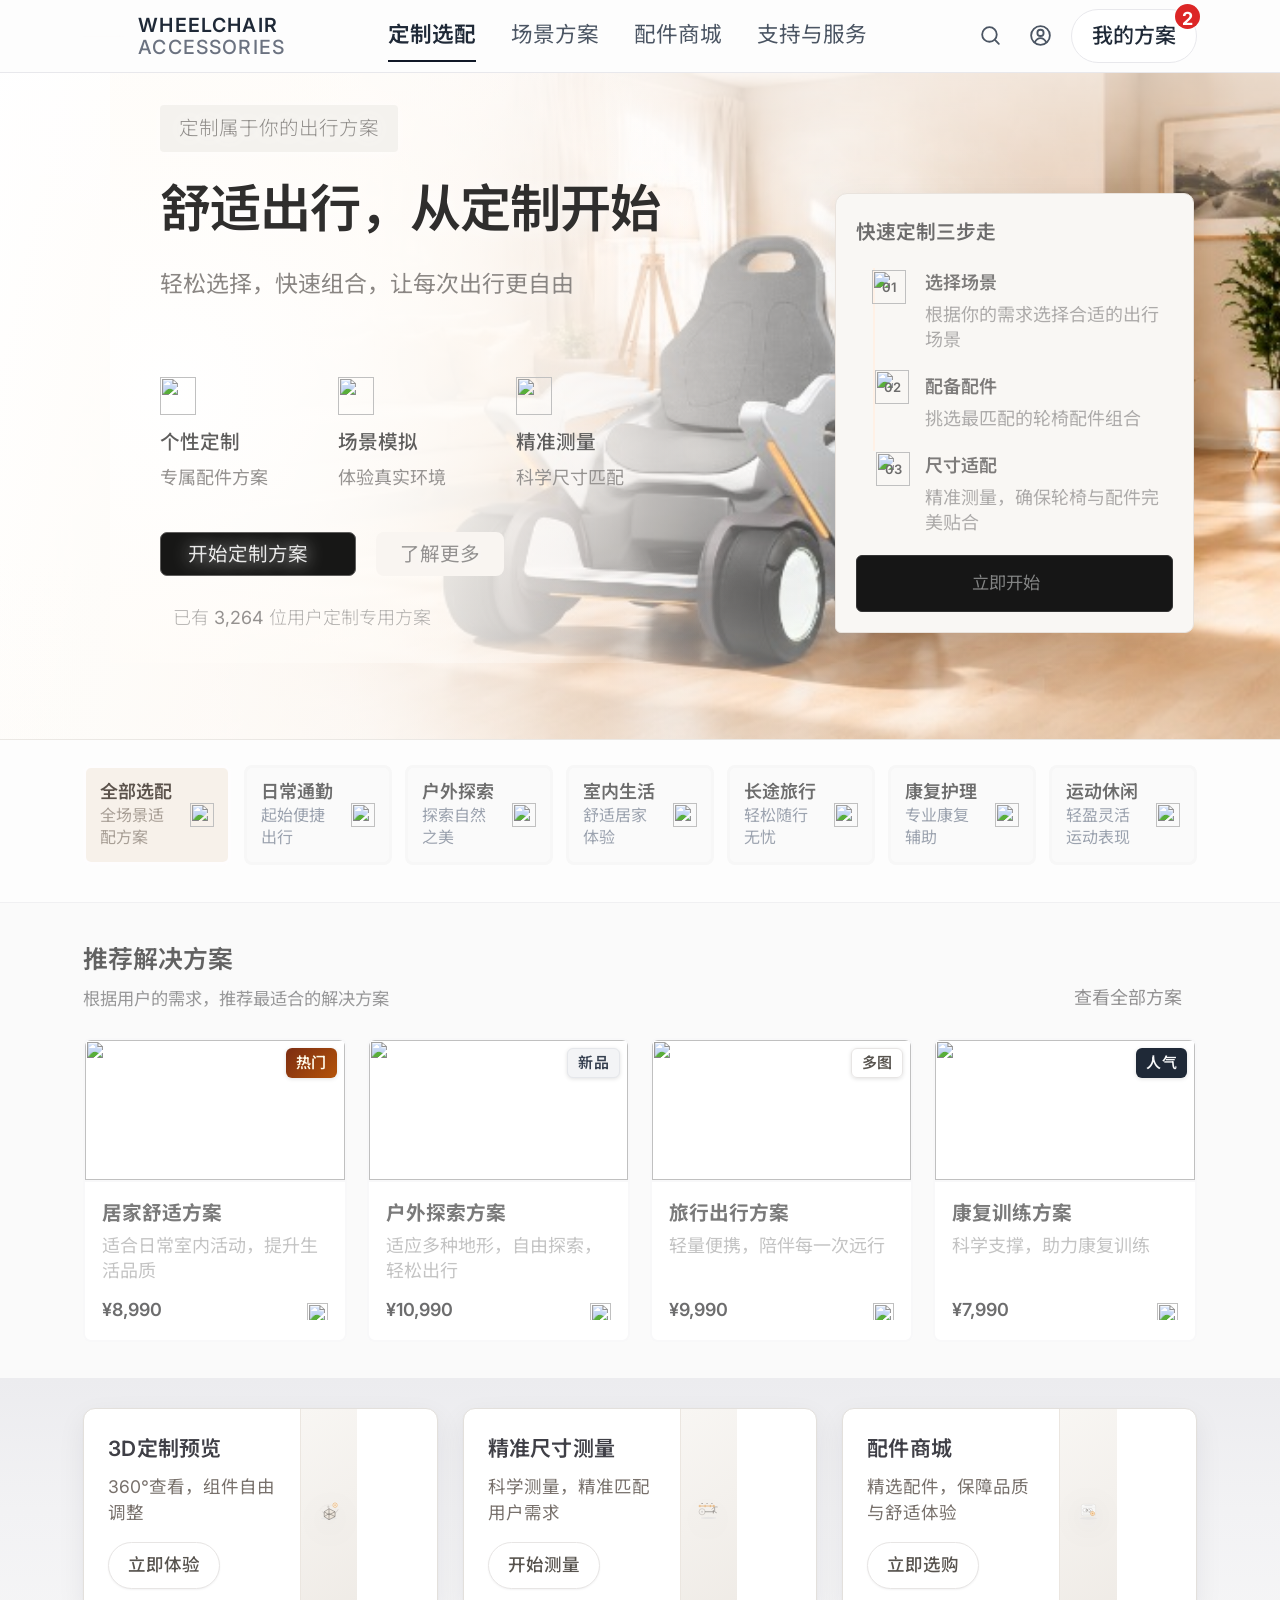
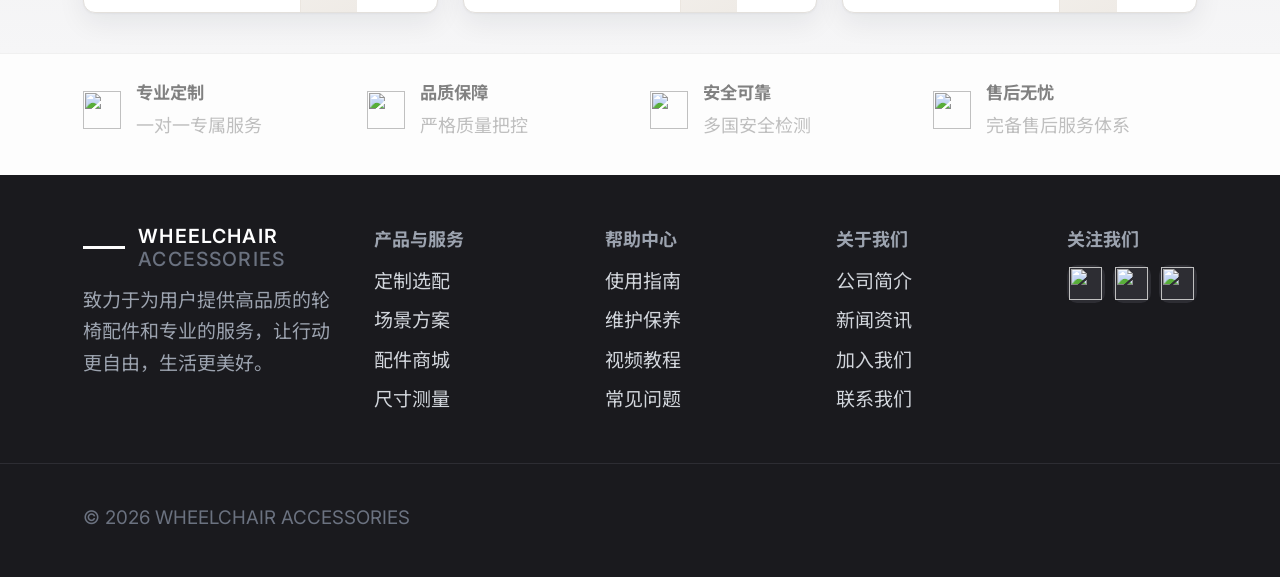
==== index.html @ f6cec8c5 "Add files via upload" ====
<!DOCTYPE html>
<html lang="zh-CN">
  <head>
    <meta charset="UTF-8" />
    <meta name="viewport" content="width=device-width, initial-scale=1.0" />
    <title>WHEELCHAIR ACCESSORIES · 轮椅配件定制</title>
    <link rel="preconnect" href="https://fonts.googleapis.com" />
    <link rel="preconnect" href="https://fonts.gstatic.com" crossorigin />
    <link
      href="https://fonts.googleapis.com/css2?family=Inter:wght@400;500;600;700&family=Noto+Sans+SC:wght@400;500;600;700&display=swap"
      rel="stylesheet"
    />
    <link rel="stylesheet" href="./styles.css" />
    <link rel="stylesheet" href="./home.css" />
  </head>
  <body class="layout-stacked page-home">
    <header class="site-header">
      <div class="band-inner header-inner">
        <a href="./index.html" class="brand" aria-label="首页">
          <span class="brand-mark brand-mark--logo" aria-hidden="true">
            <img src="./assets/logo.png" alt="WHEELCHAIR ACCESSORIES" width="42" height="42" decoding="async" />
          </span>
          <span class="brand-text">
            <span class="brand-line">WHEELCHAIR</span>
            <span class="brand-line muted">ACCESSORIES</span>
          </span>
        </a>
        <button type="button" class="nav-toggle" id="navToggle" aria-expanded="false" aria-controls="siteNav">
          <span></span><span></span><span></span>
        </button>
        <nav class="site-nav" id="siteNav" aria-label="主导航">
          <a href="./index.html" class="is-active" aria-current="page">定制选配</a>
          <a href="./customize.html#3d">场景方案</a>
          <a href="./mall.html">配件商城</a>
          <a href="./support.html">支持与服务</a>
        </nav>
        <div class="header-actions">
          <button type="button" class="icon-btn" aria-label="搜索">
            <svg class="nav-header-ico" xmlns="http://www.w3.org/2000/svg" width="20" height="20" viewBox="0 0 24 24" fill="none" stroke="currentColor" stroke-width="1.75" stroke-linecap="round" aria-hidden="true">
              <circle cx="11" cy="11" r="7" />
              <path d="M20 20l-3.5-3.5" />
            </svg>
          </button>
          <button type="button" class="icon-btn" aria-label="账户">
            <svg class="nav-header-ico nav-header-ico--user" xmlns="http://www.w3.org/2000/svg" width="20" height="20" viewBox="0 0 24 24" fill="none" stroke="currentColor" stroke-width="1.75" stroke-linecap="round" stroke-linejoin="round" aria-hidden="true">
              <circle cx="12" cy="12" r="9" />
              <circle cx="12" cy="9.5" r="3" />
              <path d="M6.5 18.5c1.4-2.8 3.4-4 5.5-4s4.1 1.2 5.5 4" />
            </svg>
          </button>
          <a class="btn-plan" href="./customize.html">
            我的方案
            <span class="badge">2</span>
          </a>
        </div>
      </div>
    </header>

    <main class="site-main">
      <section class="band home-hero" aria-label="首屏">
        <div class="home-hero__bg" aria-hidden="true">
          <img alt="" width="1024" height="361" src="./assets/hero.png" data-home-a="heroBg" decoding="async" fetchpriority="high" />
        </div>
        <div class="home-hero__shade" aria-hidden="true"></div>
        <div class="band-inner home-hero__inner">
          <div class="home-hero__main">
            <header class="home-hero__intro">
              <p class="home-hero__kicker">定制属于你的出行方案</p>
              <h1 class="home-hero__title">舒适出行，从定制开始</h1>
              <p class="home-hero__lead">轻松选择，快速组合，让每次出行更自由</p>
            </header>
            <ul class="home-hero__features" aria-label="核心能力">
              <li>
                <span class="home-hero__feat-icon">
                  <img alt="" width="32" height="32" data-home-a="featIcon1" decoding="async" />
                </span>
                <span class="home-hero__feat-text">
                  <strong>个性定制</strong>
                  <span>专属配件方案</span>
                </span>
              </li>
              <li>
                <span class="home-hero__feat-icon">
                  <img alt="" width="32" height="32" data-home-a="featIcon2" decoding="async" />
                </span>
                <span class="home-hero__feat-text">
                  <strong>场景模拟</strong>
                  <span>体验真实环境</span>
                </span>
              </li>
              <li>
                <span class="home-hero__feat-icon">
                  <img alt="" width="32" height="32" data-home-a="featIcon3" decoding="async" />
                </span>
                <span class="home-hero__feat-text">
                  <strong>精准测量</strong>
                  <span>科学尺寸匹配</span>
                </span>
              </li>
            </ul>
            <div class="home-hero__foot">
              <div class="home-hero__actions">
                <a class="btn-home-primary" href="./customize.html#3d">
                  开始定制方案
                  <img alt="" width="11" height="9" data-home-a="ctaArrow" decoding="async" />
                </a>
                <a class="btn-home-ghost" href="./customize.html">了解更多</a>
              </div>
              <p class="home-hero__social">
                <img alt="" height="20" data-home-a="socialAvatars" decoding="async" />
                <span>已有 <em>3,264</em> 位用户定制专用方案</span>
              </p>
            </div>
          </div>
          <aside class="home-steps" aria-label="快速定制三步走">
            <h3>快速定制三步走</h3>
            <ol>
              <li>
                <span class="step-num" aria-hidden="true"><img alt="" data-home-a="stepNum" decoding="async" /><span>01</span></span>
                <span class="step-title">选择场景</span>
                <span class="step-desc">根据你的需求选择合适的出行场景</span>
              </li>
              <li>
                <span class="step-num" aria-hidden="true"><img alt="" data-home-a="stepNum" decoding="async" /><span>02</span></span>
                <span class="step-title">配备配件</span>
                <span class="step-desc">挑选最匹配的轮椅配件组合</span>
              </li>
              <li>
                <span class="step-num" aria-hidden="true"><img alt="" data-home-a="stepNum" decoding="async" /><span>03</span></span>
                <span class="step-title">尺寸适配</span>
                <span class="step-desc">精准测量，确保轮椅与配件完美贴合</span>
              </li>
            </ol>
            <a class="btn-step-start" href="./customize.html#3d">
              立即开始
              <img alt="" width="11" height="9" data-home-a="ctaArrow" decoding="async" />
            </a>
          </aside>
        </div>
      </section>

      <section class="band home-scenes" aria-label="场景分类">
        <div class="band-inner">
          <div class="home-scenes__scroll" id="homeSceneScroll" role="tablist"></div>
        </div>
      </section>

      <section class="band home-solutions" aria-label="推荐解决方案">
        <div class="band-inner">
          <header class="home-section-head">
            <div>
              <h2>推荐解决方案</h2>
              <p>根据用户的需求，推荐最适合的解决方案</p>
            </div>
            <a href="./customize.html#3d">
              查看全部方案
              <img alt="" width="10" height="8" data-home-a="ctaArrow" decoding="async" />
            </a>
          </header>
          <div class="home-sol-grid" id="homeSolGrid"></div>
        </div>
      </section>

      <section class="band home-features" aria-label="功能入口">
        <div class="band-inner">
          <div class="home-feat-grid" id="homeFeatGrid"></div>
        </div>
      </section>

      <section class="band home-trust" aria-label="服务承诺">
        <div class="band-inner home-trust-grid">
          <div class="home-trust-item">
            <img alt="" width="38" height="38" data-home-a="trust1" decoding="async" />
            <div>
              <strong>专业定制</strong>
              <span>一对一专属服务</span>
            </div>
          </div>
          <div class="home-trust-item">
            <img alt="" width="38" height="38" data-home-a="trust2" decoding="async" />
            <div>
              <strong>品质保障</strong>
              <span>严格质量把控</span>
            </div>
          </div>
          <div class="home-trust-item">
            <img alt="" width="38" height="38" data-home-a="trust3" decoding="async" />
            <div>
              <strong>安全可靠</strong>
              <span>多国安全检测</span>
            </div>
          </div>
          <div class="home-trust-item">
            <img alt="" width="38" height="38" data-home-a="trust4" decoding="async" />
            <div>
              <strong>售后无忧</strong>
              <span>完备售后服务体系</span>
            </div>
          </div>
        </div>
      </section>
    </main>

    <footer class="site-footer">
      <div class="band-inner footer-grid">
        <div>
          <div class="brand">
            <span class="brand-mark brand-mark--logo" aria-hidden="true">
              <img src="./assets/logo.png" alt="" width="34" height="34" decoding="async" />
            </span>
            <span class="brand-text">
              <span class="brand-line" style="color: #fff">WHEELCHAIR</span>
              <span class="brand-line muted">ACCESSORIES</span>
            </span>
          </div>
          <p style="margin: 0.75rem 0 0; color: #9ca3af; font-size: 0.95rem; max-width: 36ch">
            致力于为用户提供高品质的轮椅配件和专业的服务，让行动更自由，生活更美好。
          </p>
        </div>
        <div class="footer-col">
          <h4>产品与服务</h4>
          <ul>
            <li><a href="./index.html">定制选配</a></li>
            <li><a href="./customize.html#3d">场景方案</a></li>
            <li><a href="./mall.html">配件商城</a></li>
            <li><a href="./support.html">尺寸测量</a></li>
          </ul>
        </div>
        <div class="footer-col">
          <h4>帮助中心</h4>
          <ul>
            <li><a href="./support.html">使用指南</a></li>
            <li><a href="#">维护保养</a></li>
            <li><a href="#">视频教程</a></li>
            <li><a href="#">常见问题</a></li>
          </ul>
        </div>
        <div class="footer-col">
          <h4>关于我们</h4>
          <ul>
            <li><a href="#">公司简介</a></li>
            <li><a href="#">新闻资讯</a></li>
            <li><a href="#">加入我们</a></li>
            <li><a href="#">联系我们</a></li>
          </ul>
        </div>
        <div class="footer-social">
          <h4>关注我们</h4>
          <div class="social-icons">
            <a href="#" aria-label="微信">
              <img alt="" width="33" height="33" data-home-a="footerWx" decoding="async" />
            </a>
            <a href="#" aria-label="微博">
              <img alt="" width="33" height="33" data-home-a="footerWb" decoding="async" />
            </a>
            <a href="#" aria-label="短视频">
              <img alt="" width="33" height="33" data-home-a="footerDy" decoding="async" />
            </a>
          </div>
        </div>
      </div>
      <div class="band-inner footer-bottom">
        <p>© <span id="y"></span> WHEELCHAIR ACCESSORIES</p>
      </div>
    </footer>

    <div class="toast" id="toast" hidden role="status"></div>
    <script src="./figma-home-data.js"></script>
    <script src="./app.js"></script>
  </body>
</html>
---- styles.css ----
:root {
  --bg: #fdfdfd;
  --surface: #ffffff;
  --muted: #6b7280;
  --text: #1f2937;
  --text-soft: #4b5563;
  --border: #e8e8ec;
  --bar-bg: #f4f4f6;
  --accent: #ea580c;
  --radius: 12px;
  --radius-sm: 8px;
  --header-h: 72px;
  /* 全站文字/模块左右留白；大图可用 .u-bleed-x 铺满 */
  --page-gutter: clamp(1.5rem, 6.5vw, 5.5rem);
  /* 全站字号基准（默认 16px × 1.25 = 20px） */
  --text-scale: 1.25;
  font-family: "Inter", "Noto Sans SC", system-ui, sans-serif;
}

*,
*::before,
*::after {
  box-sizing: border-box;
}

html {
  scroll-behavior: smooth;
  height: 100%;
  font-size: calc(16px * var(--text-scale));
}

body {
  margin: 0;
  background: var(--bg);
  color: var(--text);
  font-size: 1.08rem;
  line-height: 1.65;
  min-height: 100dvh;
  width: 100%;
  overflow-x: hidden;
}

/* 全屏纵向布局：页脚贴底，主区占满剩余高度 */
body.layout-stacked {
  display: flex;
  flex-direction: column;
}

body.layout-stacked .site-main {
  flex: 1;
  display: flex;
  flex-direction: column;
  min-height: 0;
  width: 100%;
}

/* 首页主内容随页面自然增高滚动，不把剩余视口强行撑开 */
body.page-home .site-main {
  flex: 0 0 auto;
  min-height: 0;
}

img {
  max-width: 100%;
  display: block;
}

a {
  color: inherit;
  text-decoration: none;
}

button {
  font: inherit;
  cursor: pointer;
}

.sr-only {
  position: absolute;
  width: 1px;
  height: 1px;
  padding: 0;
  margin: -1px;
  overflow: hidden;
  clip: rect(0, 0, 0, 0);
  white-space: nowrap;
  border: 0;
}

/* 全宽模块：横向占满浏览器宽度（无 max-width 拦腰） */
.band {
  width: 100%;
  margin: 0;
  padding: 0;
  box-sizing: border-box;
}

.band-inner {
  width: 100%;
  max-width: none;
  margin: 0;
  padding-inline: var(--page-gutter);
  box-sizing: border-box;
}

/* 在 band-inner 内让图片/画布横向铺满（文字仍保留 gutter） */
.u-bleed-x {
  margin-inline: calc(-1 * var(--page-gutter));
  width: calc(100% + 2 * var(--page-gutter));
  max-width: none;
  box-sizing: border-box;
}

/* 铺满视口宽度（Hero 背景等，放在 .band 下而非 .band-inner 内更佳） */
.u-bleed-viewport {
  position: relative;
  left: 50%;
  right: 50%;
  width: 100vw;
  max-width: 100vw;
  margin-left: -50vw;
  margin-right: -50vw;
}

/* 旧版居中容器（若仍有引用） */
.container {
  width: 100%;
  max-width: 1320px;
  margin-inline: auto;
  padding-inline: var(--page-gutter);
}

/* 统一图标尺寸与描边 */
.icon-svg {
  width: 1.25rem;
  height: 1.25rem;
  flex-shrink: 0;
  display: block;
}

.icon-svg--sm {
  width: 1.05rem;
  height: 1.05rem;
}

.icon-svg--lg {
  width: 1.4rem;
  height: 1.4rem;
}

.icon-btn .icon-svg {
  width: 1.35rem;
  height: 1.35rem;
}

/* 顶栏搜索 / 账户图标（内联 SVG） */
.nav-header-ico {
  width: 1.25rem;
  height: 1.25rem;
  display: block;
  flex-shrink: 0;
}

.nav-header-ico--user {
  width: 1.35rem;
  height: 1.35rem;
}

/* Header */
.site-header {
  position: sticky;
  top: 0;
  z-index: 60;
  width: 100%;
  background: rgba(253, 253, 253, 0.94);
  backdrop-filter: blur(10px);
  border-bottom: 1px solid var(--border);
}

.header-inner {
  display: flex;
  align-items: center;
  justify-content: space-between;
  gap: 1rem;
  min-height: var(--header-h);
}

.brand {
  display: flex;
  align-items: center;
  gap: 0.65rem;
}

.brand-mark {
  width: 42px;
  height: 42px;
  border-radius: 10px;
  background: linear-gradient(135deg, #111827, #374151);
  color: #fff;
  display: grid;
  place-items: center;
  flex-shrink: 0;
}

.brand-mark--logo {
  background: transparent;
  padding: 0;
  overflow: hidden;
}

.brand-mark--logo img {
  width: 100%;
  height: 100%;
  object-fit: contain;
  display: block;
}

.brand-mark .icon-svg {
  width: 1.35rem;
  height: 1.35rem;
}

.brand-text {
  display: flex;
  flex-direction: column;
  line-height: 1.15;
}

.brand-line {
  font-size: 0.975rem;
  font-weight: 600;
  letter-spacing: 0.06em;
}

.brand-line.muted {
  color: var(--muted);
  font-weight: 500;
}

.site-nav {
  display: flex;
  align-items: center;
  gap: 1.75rem;
}

.site-nav a {
  font-size: 1.08rem;
  color: var(--text-soft);
  padding: 0.35rem 0;
  border-bottom: 2px solid transparent;
  transition: color 0.15s, border-color 0.15s;
}

.site-nav a:hover,
.site-nav a:focus-visible {
  color: var(--text);
}

.site-nav a.is-active {
  color: var(--text);
  border-color: #111827;
  font-weight: 600;
}

.header-actions {
  display: flex;
  align-items: center;
  gap: 0.5rem;
}

.icon-btn {
  width: 40px;
  height: 40px;
  border: none;
  border-radius: 10px;
  background: transparent;
  color: var(--text-soft);
  display: grid;
  place-items: center;
}

.icon-btn:hover {
  background: var(--bar-bg);
  color: var(--text);
}

.btn-plan {
  position: relative;
  border: 1px solid var(--border);
  background: var(--surface);
  border-radius: 999px;
  padding: 0.45rem 1rem;
  font-size: 1.05rem;
  font-weight: 500;
  display: inline-flex;
  align-items: center;
  color: inherit;
}

.badge {
  position: absolute;
  top: -6px;
  right: -4px;
  min-width: 1.25rem;
  height: 1.25rem;
  padding: 0 4px;
  border-radius: 999px;
  background: #dc2626;
  color: #fff;
  font-size: 0.9rem;
  font-weight: 700;
  display: grid;
  place-items: center;
}

.nav-toggle {
  display: none;
  flex-direction: column;
  gap: 5px;
  background: none;
  border: none;
  padding: 0.5rem;
}

.nav-toggle span {
  display: block;
  width: 22px;
  height: 2px;
  background: var(--text);
}

@media (max-width: 720px) {
  .nav-toggle {
    display: flex;
  }

  .site-nav {
    position: fixed;
    inset: var(--header-h) 0 auto 0;
    background: var(--surface);
    flex-direction: column;
    padding: 1rem;
    border-bottom: 1px solid var(--border);
    transform: translateY(-120%);
    opacity: 0;
    pointer-events: none;
    transition: transform 0.2s, opacity 0.2s;
  }

  .site-nav.is-open {
    transform: translateY(0);
    opacity: 1;
    pointer-events: auto;
  }
}

/* Home sections (index) — 首屏一屏高 + 背景铺满宽，可向下滚动 */
.home-hero {
  width: 100%;
  min-height: calc(100dvh - var(--header-h));
  display: flex;
  flex-direction: column;
  justify-content: stretch;
  color: #fff;
  background:
    linear-gradient(180deg, rgba(15, 23, 42, 0.35) 0%, rgba(15, 23, 42, 0.25) 45%, rgba(15, 23, 42, 0.65) 100%),
    url("https://images.unsplash.com/photo-1586023492125-27b2c045efd7?w=2400&q=85") center / cover no-repeat;
  border-bottom: 1px solid rgba(0, 0, 0, 0.2);
}

.hero-top h1 {
  color: #fff;
  text-shadow: 0 2px 24px rgba(0, 0, 0, 0.35);
}

.hero-kicker {
  color: #fdba74;
  font-weight: 600;
  margin: 0 0 0.5rem;
  font-size: 1.008rem;
}

.hero-lead {
  color: rgba(255, 255, 255, 0.88);
  max-width: 40ch;
  margin: 0;
}

.hero-layout {
  flex: 1;
  display: flex;
  flex-direction: column;
  justify-content: space-between;
  min-height: calc(100dvh - var(--header-h) - 2rem);
  padding-top: clamp(2rem, 8vh, 5rem);
  padding-bottom: clamp(2rem, 6vh, 4rem);
}

.hero-top {
  max-width: 56rem;
}

.hero-ctas {
  display: flex;
  flex-wrap: wrap;
  gap: 0.75rem;
  justify-content: flex-start;
  align-items: center;
  padding-top: clamp(1.5rem, 4vh, 2.5rem);
}

.btn-ghost-light {
  background: transparent;
  color: #fff;
  border: 1px solid rgba(255, 255, 255, 0.85);
  box-shadow: 0 1px 0 rgba(0, 0, 0, 0.06);
}

.btn-ghost-light:hover {
  background: rgba(255, 255, 255, 0.12);
}

.btn-accent-solid {
  background: #2563eb;
  color: #fff;
  border-color: #2563eb;
}

.btn-accent-solid:hover {
  background: #1d4ed8;
  border-color: #1d4ed8;
}

.home-blocks {
  width: 100%;
  background: #f3f4f6;
  border-bottom: 1px solid var(--border);
  padding: clamp(1.75rem, 4vh, 3rem) 0 clamp(2.25rem, 5vh, 3.5rem);
}

.hero-top h1 {
  font-size: clamp(1.925rem, 4vw, 2.585rem);
  margin: 0 0 0.75rem;
}

.home-blocks .split {
  display: grid;
  grid-template-columns: repeat(auto-fit, minmax(260px, 1fr));
  gap: 1.25rem;
}

.home-card {
  background: var(--surface);
  border: 1px solid var(--border);
  border-radius: var(--radius);
  padding: 1.25rem 1.35rem;
  box-shadow: 0 4px 18px rgba(15, 23, 42, 0.04);
}

.home-card h2 {
  margin: 0 0 0.5rem;
  font-size: 1.134rem;
  display: flex;
  align-items: center;
  gap: 0.5rem;
}

.home-card p {
  margin: 0;
  color: var(--muted);
  font-size: 1.0304rem;
}

.btn {
  display: inline-flex;
  align-items: center;
  justify-content: center;
  gap: 0.35rem;
  border-radius: 999px;
  padding: 0.65rem 1.25rem;
  font-weight: 600;
  font-size: 1.008rem;
  border: 1px solid transparent;
}

.btn-primary {
  background: #111827;
  color: #fff;
}

.btn-secondary {
  background: var(--surface);
  border-color: var(--border);
}

.site-footer {
  background: #1a1a1e;
  color: #d1d5db;
  padding: 2.5rem 0 1.25rem;
  font-size: 0.9856rem;
  margin-top: auto;
  width: 100%;
}

.footer-grid {
  display: grid;
  grid-template-columns: 1.3fr repeat(3, 1fr) auto;
  gap: 1.5rem;
}

.footer-col h4,
.footer-social h4 {
  margin: 0 0 0.5rem;
  font-size: 0.9rem;
  color: #9ca3af;
  text-transform: uppercase;
}

.footer-col ul {
  list-style: none;
  padding: 0;
  margin: 0;
}

.footer-col li {
  margin-bottom: 0.35rem;
}

.footer-col a {
  color: #d1d5db;
  font-size: 0.952rem;
}

.social-icons {
  display: flex;
  gap: 0.4rem;
}

.social-icons a {
  width: 38px;
  height: 38px;
  border-radius: 10px;
  background: #2d2d33;
  display: grid;
  place-items: center;
  color: #e5e7eb;
  transition: background 0.15s, transform 0.12s;
}

.social-icons a:hover {
  background: #3f3f48;
  transform: translateY(-1px);
}

.social-icons a .icon-svg {
  width: 1.15rem;
  height: 1.15rem;
  opacity: 0.92;
}

.footer-bottom {
  margin-top: 2rem;
  padding-top: 1rem;
  border-top: 1px solid #2d2d33;
  font-size: 0.936rem;
  color: #6b7280;
}

@media (max-width: 900px) {
  .footer-grid {
    grid-template-columns: 1fr 1fr;
  }
}

.toast {
  position: fixed;
  bottom: 1.25rem;
  left: 50%;
  transform: translateX(-50%);
  background: #111827;
  color: #fff;
  padding: 0.55rem 1.1rem;
  border-radius: 999px;
  font-size: 0.9856rem;
  z-index: 200;
  box-shadow: 0 10px 30px rgba(0, 0, 0, 0.2);
}

.toast[hidden] {
  display: none;
}
---- home.css ----
/* 首页 Figma 77:48 — 全宽纵向流式布局 */

body.page-home {
  background: #fafafa;
}

body.page-home .site-main {
  flex: 0 0 auto;
}

.page-home .brand-mark--logo img {
  width: 100%;
  height: 100%;
  object-fit: contain;
}

.page-home .site-nav a.is-active {
  color: var(--text);
  font-weight: 600;
}

.page-home .header-actions .icon-btn .nav-header-ico {
  width: 1.25rem;
  height: 1.25rem;
}

/* Hero */
.home-hero {
  position: relative;
  width: 100%;
  min-height: clamp(520px, 52vw, 676px);
  color: #3d3d3c;
  overflow: hidden;
  border-bottom: 1px solid #ebe8e4;
}

/* Hero 背景图全宽铺满，不受 band-inner 留白影响 */
.home-hero__bg {
  position: absolute;
  inset: 0;
  z-index: 0;
  left: 0;
  right: 0;
  width: 100%;
}

.home-hero__bg img {
  width: 100%;
  height: 100%;
  object-fit: cover;
  object-position: 72% center;
}

.home-hero__shade {
  position: absolute;
  inset: 0;
  z-index: 1;
  pointer-events: none;
  background:
    linear-gradient(180deg, rgba(255, 255, 255, 0.55) 0%, transparent 28%, transparent 72%, rgba(253, 251, 248, 0.35) 100%),
    linear-gradient(
      102deg,
      rgba(255, 255, 255, 0.98) 0%,
      rgba(255, 253, 250, 0.94) 14%,
      rgba(255, 251, 247, 0.82) 32%,
      rgba(255, 249, 245, 0.58) 48%,
      rgba(255, 252, 250, 0.28) 62%,
      rgba(255, 255, 255, 0.08) 76%,
      transparent 88%
    );
}

.home-hero__main::before {
  content: "";
  position: absolute;
  z-index: -1;
  top: -2.5rem;
  right: -18%;
  bottom: -1.5rem;
  left: -2.5rem;
  background: radial-gradient(
    ellipse 95% 110% at 8% 55%,
    rgba(255, 255, 255, 0.94) 0%,
    rgba(255, 252, 248, 0.72) 42%,
    rgba(255, 250, 246, 0.2) 68%,
    transparent 82%
  );
  pointer-events: none;
}

.home-hero__inner {
  position: relative;
  z-index: 2;
  display: grid;
  grid-template-columns: minmax(0, 1fr) clamp(300px, 28vw, 380px);
  gap: clamp(2rem, 5vw, 3.5rem);
  align-items: end;
  align-content: end;
  min-height: clamp(520px, 52vw, 676px);
  padding-top: 2rem;
  padding-bottom: clamp(3.25rem, 9vh, 5.25rem);
}

/* 文案区：局部柔光 + 布局，渐变融合时保持字迹清晰 */
.home-hero__main {
  position: relative;
  isolation: isolate;
  display: flex;
  flex-direction: column;
  justify-content: flex-end;
  max-width: 40rem;
  margin-left: clamp(2rem, 6vw, 5.5rem);
  margin-bottom: 0.5rem;
  transform: translateY(-0.75rem);
  text-shadow: 0 1px 18px rgba(255, 255, 255, 0.85);
}

.home-hero__intro {
  margin-bottom: 1.85rem;
}

.home-hero__kicker {
  display: inline-block;
  margin: 0 0 1.15rem;
  padding: 0.45rem 0.95rem;
  background: rgba(244, 241, 237, 0.92);
  border-radius: 4px;
  font-size: 0.975rem;
  font-weight: 300;
  line-height: 1.45;
  color: #8f8c89;
  box-shadow: 0 1px 12px rgba(255, 255, 255, 0.6);
  backdrop-filter: blur(6px);
}

.home-hero__title {
  margin: 0 0 1.15rem;
  font-size: clamp(2.31rem, 4vw, 3.025rem);
  font-weight: 600;
  letter-spacing: -0.02em;
  line-height: 1.32;
  color: #2f2e2d;
}

.home-hero__lead {
  margin: 0;
  font-size: 1.1475rem;
  font-weight: 400;
  line-height: 1.72;
  color: #8a8683;
  max-width: 24em;
}

.home-hero__features {
  display: flex;
  flex-wrap: wrap;
  gap: 2.25rem 3.5rem;
  margin: 1.75rem 0 2rem;
  padding: 0;
  list-style: none;
}

.home-hero__features li {
  display: flex;
  flex-direction: column;
  align-items: flex-start;
  gap: 0.65rem;
  min-width: 5rem;
  padding: 0;
  background: none;
  border: none;
  box-shadow: none;
}

.home-hero__feat-icon {
  display: block;
  line-height: 0;
}

.home-hero__feat-icon img {
  width: 36px;
  height: 38px;
  object-fit: contain;
}

.home-hero__feat-text {
  display: flex;
  flex-direction: column;
  gap: 0.4rem;
}

.home-hero__feat-text strong {
  font-size: 0.98rem;
  font-weight: 500;
  color: #5f5e5d;
  line-height: 1.45;
}

.home-hero__feat-text > span {
  font-size: 0.9rem;
  line-height: 1.55;
  color: #969391;
}

.home-hero__foot {
  display: flex;
  flex-direction: column;
  gap: 1.35rem;
}

.home-hero__actions {
  display: flex;
  flex-wrap: wrap;
  gap: 1rem;
  align-items: center;
}

.btn-home-primary {
  display: inline-flex;
  align-items: center;
  justify-content: center;
  gap: 0.45rem;
  min-height: 44px;
  padding: 0 1.35rem;
  background: #171716;
  color: #e8e8e8;
  border: 1px solid #5f5e5d;
  border-radius: 7px;
  font-size: 0.975rem;
  font-weight: 400;
  transition: background 0.15s ease;
}

.btn-home-primary:hover {
  background: #2a2a29;
}

.btn-home-primary img {
  width: 11px;
  height: 9px;
  object-fit: contain;
  opacity: 0.9;
}

.btn-home-ghost {
  display: inline-flex;
  align-items: center;
  justify-content: center;
  min-height: 44px;
  padding: 0 1.2rem;
  background: #f9f5f1;
  color: #939190;
  border: none;
  border-radius: 8px;
  font-size: 0.975rem;
  font-weight: 400;
  transition: background 0.15s ease;
}

.btn-home-ghost:hover {
  background: #f4f0ec;
}

.home-hero__social {
  display: flex;
  align-items: center;
  gap: 0.65rem;
  margin: 0;
  padding: 0;
  border: none;
  font-size: 0.9rem;
  font-weight: 300;
  color: #afadab;
}

.home-hero__social img {
  height: 20px;
  width: auto;
  object-fit: contain;
  flex-shrink: 0;
}

.home-hero__social em {
  font-style: normal;
  font-weight: 400;
  color: #959290;
}

/* 三步卡片（与 .home-hero__inner 第二列同宽，避免说明文字过早换行） */
.home-steps {
  position: relative;
  left: -3px;
  width: 100%;
  min-width: 0;
  box-sizing: border-box;
  background: #f9f7f4;
  border: 1px solid #e9e3dd;
  border-radius: 12px 10px 9px 6px;
  padding: 1.1rem 1rem 1rem;
  align-self: end;
  justify-self: end;
  margin-bottom: 0.5rem;
  transform: translateY(-0.75rem);
  box-shadow: 0 8px 32px rgba(0, 0, 0, 0.06);
}

.home-steps h3 {
  margin: 0 0 1rem;
  font-size: 0.984rem;
  font-weight: 600;
  color: #6d6c6c;
}

.home-steps ol {
  margin: 0 0 1rem;
  padding: 0;
  list-style: none;
}

.home-steps li {
  position: relative;
  padding-left: 2.5rem;
  padding-bottom: 1rem;
  border-left: 2px solid #fff1e6;
  margin-left: 0.85rem;
}

.home-steps li:last-child {
  border-left-color: transparent;
  padding-bottom: 0;
}

.home-steps .step-num {
  position: absolute;
  width: 34px;
  height: 34px;
  display: flex;
  align-items: center;
  justify-content: center;
  flex-shrink: 0;
}

.home-steps li:nth-child(1) .step-num {
  left: -3px;
  top: 2px;
}

.home-steps li:nth-child(2) .step-num {
  left: 0;
  top: -2px;
}

.home-steps li:nth-child(3) .step-num {
  left: 1px;
  top: 1px;
}

.home-steps .step-num img {
  position: absolute;
  inset: 0;
  width: 100%;
  height: 100%;
  object-fit: contain;
  z-index: 0;
  pointer-events: none;
}

.home-steps .step-num > span {
  position: relative;
  z-index: 1;
  font-size: 0.65rem;
  font-weight: 600;
  letter-spacing: 0.02em;
  line-height: 1;
  color: #6d6c6c;
}

.home-steps .step-title {
  display: block;
  font-size: 0.9rem;
  font-weight: 600;
  color: #7d7b7a;
  margin-bottom: 0.2rem;
}

.home-steps .step-desc {
  display: block;
  font-size: 0.9rem;
  color: #adabaa;
  line-height: 1.4;
}

.home-steps .btn-step-start {
  display: flex;
  align-items: center;
  justify-content: center;
  gap: 0.35rem;
  width: 100%;
  padding: 0.65rem;
  background: #161616;
  color: #818282;
  border: 1px solid #343434;
  border-radius: 6px;
  font-size: 0.864rem;
}

.home-steps .btn-step-start img {
  width: 11px;
  height: 9px;
}

/* 场景分类 */
.home-scenes {
  width: 100%;
  padding: 1.25rem 0 1.5rem;
  background: #fdfdfd;
  border-bottom: 1px solid #f0f0f2;
}

.home-scenes__scroll {
  display: flex;
  align-items: stretch;
  justify-content: space-between;
  gap: clamp(0.45rem, 1vw, 0.85rem);
  width: 100%;
  overflow-x: auto;
  padding-bottom: 0.35rem;
  scrollbar-width: thin;
}

.home-scene-pill {
  flex: 1 1 0;
  min-width: 0;
  min-height: 78px;
  padding: 0.65rem 0.7rem;
  border: 3px solid #f7f7f7;
  border-radius: 8px;
  background: #fafafa;
  text-align: left;
  cursor: pointer;
  display: flex;
  flex-direction: row;
  align-items: center;
  justify-content: space-between;
  gap: 0.45rem;
  transition: background 0.15s, border-color 0.15s;
}

.home-scene-pill.is-active {
  background: #f7f1ea;
  border-color: #fefdfe;
}

.home-scene-pill__ico {
  flex: 0 0 auto;
  display: flex;
  align-items: center;
  justify-content: center;
  line-height: 0;
  margin-left: 0.15rem;
}

.home-scene-pill__ico img {
  width: 24px;
  height: 24px;
  object-fit: contain;
  display: block;
}

.home-scene-pill__text {
  display: flex;
  flex-direction: column;
  align-items: flex-start;
  justify-content: flex-start;
  gap: 0.12rem;
  min-width: 0;
  width: 100%;
  flex: 1 1 auto;
  text-align: left;
}

.home-scene-pill__text strong {
  display: block;
  width: 100%;
  font-size: 0.9rem;
  color: #6d6d6d;
  font-weight: 600;
  line-height: 1.25;
}

.home-scene-pill.is-active .home-scene-pill__text strong {
  color: #5c534c;
}

.home-scene-pill__sub {
  display: -webkit-box;
  -webkit-box-orient: vertical;
  -webkit-line-clamp: 2;
  overflow: hidden;
  width: 100%;
  font-size: 0.8rem;
  color: #9ca3af;
  line-height: 1.35;
  text-align: left;
}

.home-scene-pill.is-active .home-scene-pill__sub {
  color: #a89f96;
}

/* 推荐方案 */
.home-solutions {
  width: 100%;
  padding: clamp(1.75rem, 4vh, 2.5rem) 0;
  background: #fafafa;
}

.home-section-head {
  display: flex;
  flex-wrap: wrap;
  align-items: flex-end;
  justify-content: space-between;
  gap: 0.75rem;
  margin-bottom: 1.25rem;
}

.home-section-head h2 {
  margin: 0;
  font-size: 1.242rem;
  font-weight: 600;
  color: #626262;
}

.home-section-head p {
  margin: 0.25rem 0 0;
  font-size: 0.864rem;
  color: #989899;
}

.home-section-head a {
  font-size: 0.9rem;
  color: #939293;
  display: inline-flex;
  align-items: center;
  gap: 0.25rem;
}

.home-section-head a img {
  width: 10px;
  height: 8px;
}

.home-sol-grid {
  display: grid;
  grid-template-columns: repeat(4, minmax(0, 1fr));
  gap: 1rem;
}

.home-sol-card {
  background: #fff;
  border-radius: 8px;
  overflow: hidden;
  border: 2px solid #f8f8f9;
  display: flex;
  flex-direction: column;
}

.home-sol-card__media {
  position: relative;
  aspect-ratio: 256 / 138;
  overflow: hidden;
}

.home-sol-card__media img,
.home-sol-card__media img.cover {
  width: 100%;
  height: 100%;
  object-fit: cover;
}

/* 方案角标：纯文字样式（勿再叠 Figma 背景图，否则图内字与 HTML 字重影像乱码） */
.home-sol-card__badge {
  position: absolute;
  top: 8px;
  right: 8px;
  min-width: 2.25rem;
  min-height: 1.5rem;
  padding: 0.2rem 0.5rem;
  display: inline-flex;
  align-items: center;
  justify-content: center;
  font-size: 0.75rem;
  font-weight: 600;
  line-height: 1.2;
  letter-spacing: 0.02em;
  border-radius: 6px;
  box-shadow: 0 1px 4px rgba(0, 0, 0, 0.12);
}

.home-sol-card__badge--hot {
  background: linear-gradient(135deg, #7c2d12, #b45309);
  color: #fffbeb;
}

.home-sol-card__badge--new {
  background: #f3f4f6;
  color: #374151;
  border: 1px solid #e5e7eb;
}

.home-sol-card__badge--multi {
  background: rgba(255, 255, 255, 0.92);
  color: #57534e;
  border: 1px solid #e7e5e4;
}

.home-sol-card__badge--trend {
  background: #1f2937;
  color: #f9fafb;
}

.home-sol-card__badge--default {
  background: rgba(255, 255, 255, 0.92);
  color: #57534e;
  border: 1px solid #e7e5e4;
}

.home-sol-card__body {
  padding: 0.75rem 0.85rem;
  flex: 1;
  display: flex;
  flex-direction: column;
  gap: 0.25rem;
  border-top: 2px solid #f8f8f9;
}

.home-sol-card__body h3 {
  margin: 0;
  font-size: 0.984rem;
  color: #7a7a7a;
}

.home-sol-card__body p {
  margin: 0;
  font-size: 0.9rem;
  color: #c4c4c4;
  line-height: 1.35;
  flex: 1;
}

.home-sol-card__foot {
  display: flex;
  align-items: center;
  justify-content: space-between;
  margin-top: 0.35rem;
}

.home-sol-card__price {
  font-size: 0.9rem;
  font-weight: 600;
  color: #6d6d6e;
}

.home-sol-card__arrow {
  width: 21px;
  height: 21px;
  border: none;
  background: transparent;
  padding: 0;
  cursor: pointer;
}

.home-sol-card__arrow img {
  width: 100%;
  height: 100%;
  object-fit: contain;
}

/* 功能三卡 */
.home-features {
  width: 100%;
  padding: clamp(1.5rem, 3vh, 2rem) 0 clamp(2rem, 4vh, 3rem);
  background: linear-gradient(180deg, #ececef 0%, #f2f2f4 48%, #f6f6f7 100%);
}

.home-feat-grid {
  display: grid;
  grid-template-columns: repeat(3, minmax(0, 1fr));
  gap: 1.25rem;
}

.home-feat-card {
  background: #fff;
  border: 1px solid #e3e0dc;
  border-radius: 12px;
  overflow: hidden;
  display: grid;
  grid-template-columns: 1fr auto;
  align-items: stretch;
  min-height: 148px;
  box-shadow:
    0 1px 2px rgba(17, 24, 39, 0.04),
    0 10px 28px rgba(17, 24, 39, 0.07);
  transition:
    transform 0.2s ease,
    box-shadow 0.2s ease,
    border-color 0.2s ease;
}

.home-feat-card:hover {
  transform: translateY(-3px);
  border-color: #cfc9c2;
  box-shadow:
    0 2px 6px rgba(17, 24, 39, 0.06),
    0 18px 36px rgba(17, 24, 39, 0.1);
}

.home-feat-card__copy {
  padding: 1.15rem 0.75rem 1.15rem 1.2rem;
  display: flex;
  flex-direction: column;
  justify-content: center;
  gap: 0;
}

.home-feat-card h3 {
  margin: 0 0 0.4rem;
  font-size: 1.05rem;
  font-weight: 600;
  color: #3f3f46;
  letter-spacing: 0.01em;
}

.home-feat-card p {
  margin: 0 0 0.85rem;
  font-size: 0.875rem;
  line-height: 1.45;
  color: #78716c;
}

.home-feat-card .btn-feat {
  align-self: flex-start;
  padding: 0.4rem 0.95rem;
  background: #fff;
  border-radius: 999px;
  font-size: 0.875rem;
  font-weight: 500;
  color: #57534e;
  border: 1px solid #e7e5e4;
  box-shadow: 0 1px 2px rgba(15, 23, 42, 0.05);
  transition: border-color 0.15s, color 0.15s, background 0.15s;
}

.home-feat-card:hover .btn-feat {
  border-color: #d6d3d1;
  color: #292524;
  background: #fafaf9;
}

.home-feat-card__img {
  width: min(42%, 132px);
  display: flex;
  align-items: center;
  justify-content: center;
  padding: 0.85rem 0.75rem;
  background: linear-gradient(145deg, #f8f6f3 0%, #efebe6 100%);
  border-left: 1px solid #ebe6e0;
}

.home-feat-card__img img {
  width: 100%;
  max-width: 108px;
  height: auto;
  max-height: 88px;
  object-fit: contain;
  filter: drop-shadow(0 6px 14px rgba(15, 23, 42, 0.1));
}

/* 信任条 */
.home-trust {
  width: 100%;
  padding: 1.25rem 0 1.75rem;
  background: #fdfdfd;
  border-top: 1px solid #f0f0f0;
}

.home-trust-grid {
  display: grid;
  grid-template-columns: repeat(4, minmax(0, 1fr));
  gap: 1rem;
}

.home-trust-item {
  display: flex;
  align-items: center;
  gap: 0.75rem;
}

.home-trust-item img {
  width: 38px;
  height: 38px;
  object-fit: contain;
}

.home-trust-item strong {
  display: block;
  font-size: 0.864rem;
  color: #818181;
  margin-bottom: 0.15rem;
}

.home-trust-item span {
  display: block;
  font-size: 0.9rem;
  color: #bfbfbf;
}

@media (max-width: 1100px) {
  .home-sol-grid {
    grid-template-columns: repeat(2, minmax(0, 1fr));
  }

  .home-hero__inner {
    grid-template-columns: 1fr;
  }

  .home-steps {
    max-width: min(100%, 400px);
    justify-self: end;
  }

  .home-scenes__scroll {
    justify-content: flex-start;
  }

  .home-scene-pill {
    flex: 0 0 auto;
    min-width: 118px;
    max-width: 158px;
  }
}

@media (max-width: 768px) {
  .home-feat-grid {
    grid-template-columns: 1fr;
  }

  .home-trust-grid {
    grid-template-columns: repeat(2, minmax(0, 1fr));
  }

  .home-hero__inner {
    align-items: flex-end;
  }

  .home-hero__main {
    max-width: none;
    margin-left: 0;
    transform: none;
  }

  .home-steps {
    transform: none;
  }

  .home-hero__lead {
    max-width: none;
  }

  .home-hero__features {
    gap: 1.25rem 1.5rem;
  }

  .home-hero__features li {
    flex-direction: row;
    align-items: center;
    gap: 0.65rem;
  }

  .home-hero__actions {
    flex-direction: column;
    align-items: stretch;
  }

  .btn-home-primary,
  .btn-home-ghost {
    width: 100%;
  }

  .home-hero__shade {
    background:
      linear-gradient(180deg, rgba(255, 255, 255, 0.92) 0%, rgba(255, 255, 255, 0.75) 50%, rgba(255, 252, 249, 0.5) 100%),
      linear-gradient(180deg, rgba(255, 255, 255, 0.88) 0%, rgba(255, 255, 255, 0.5) 100%);
  }

  .home-hero__main::before {
    top: -1.5rem;
    right: -10%;
    left: -1rem;
    background: radial-gradient(ellipse 100% 90% at 0% 40%, rgba(255, 255, 255, 0.96) 0%, transparent 75%);
  }
}

@media (max-width: 480px) {
  .home-sol-grid {
    grid-template-columns: 1fr;
  }

  .home-trust-grid {
    grid-template-columns: 1fr;
  }
}
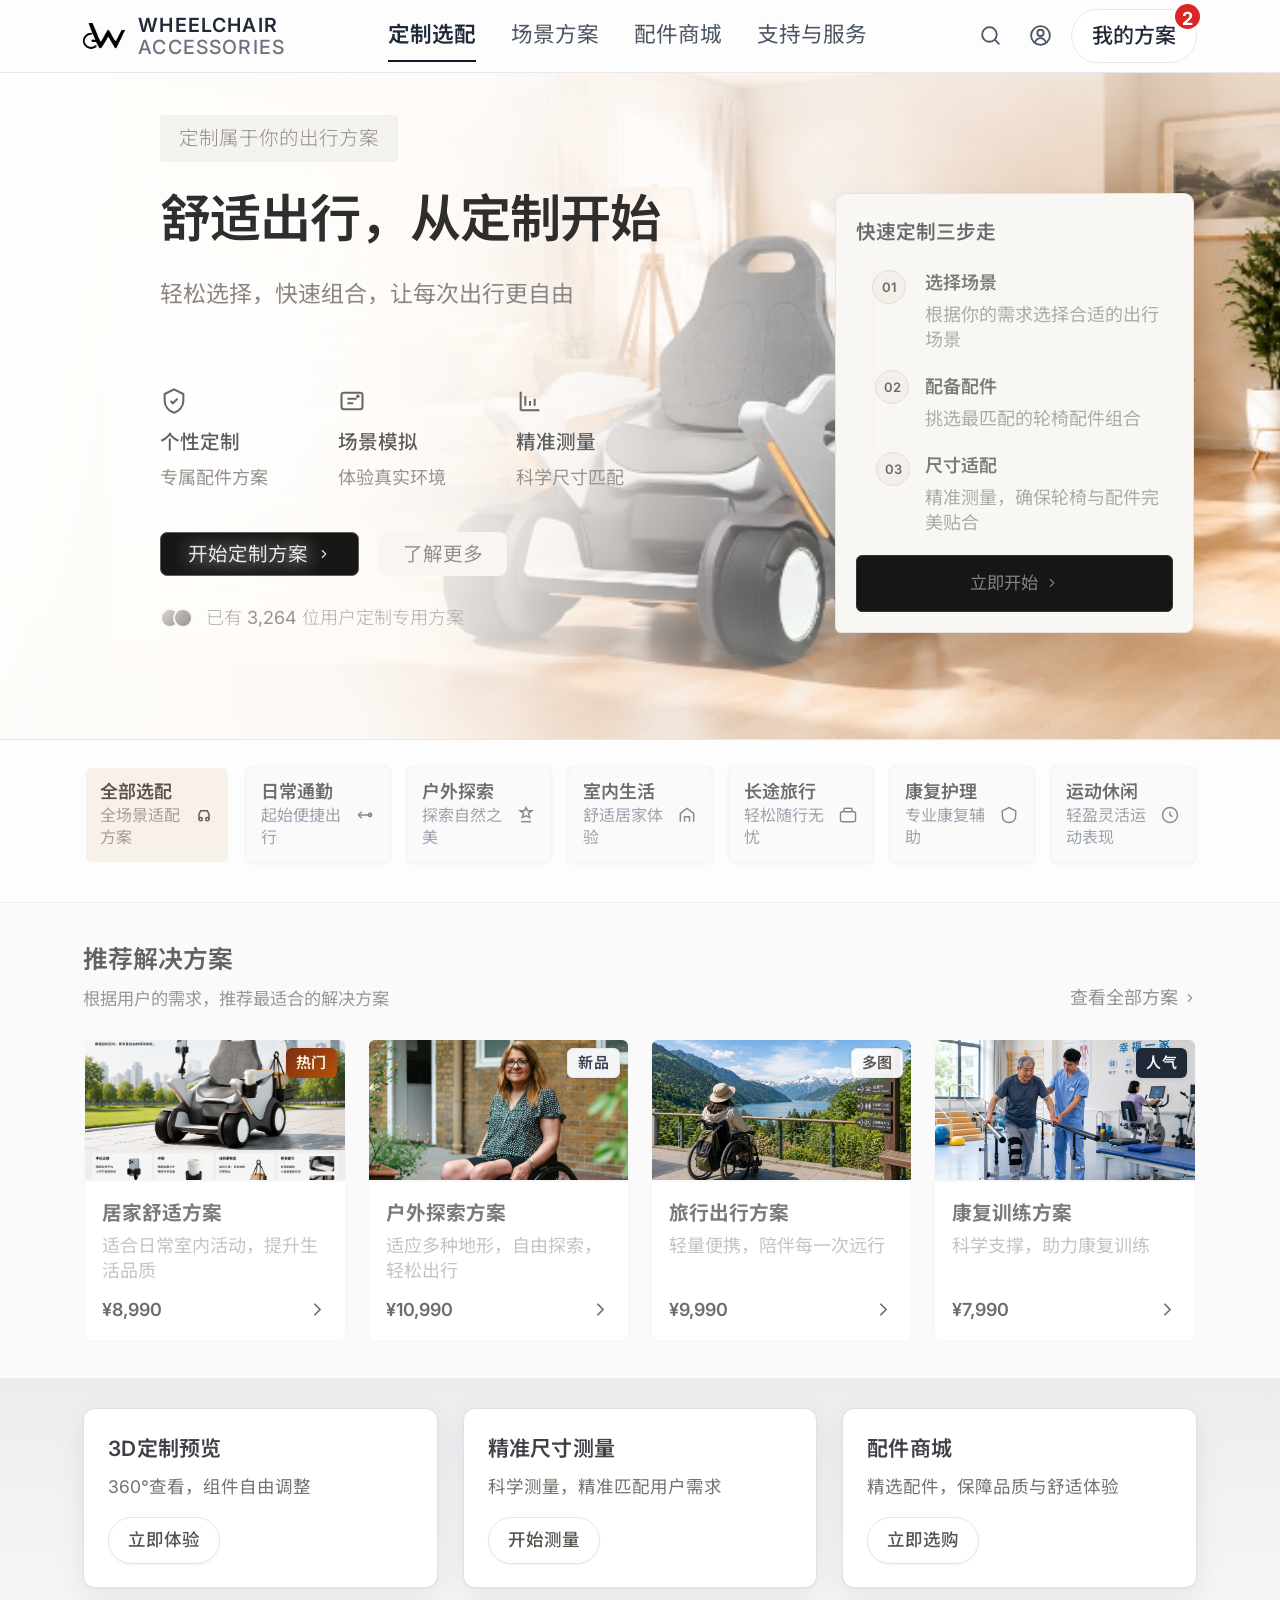
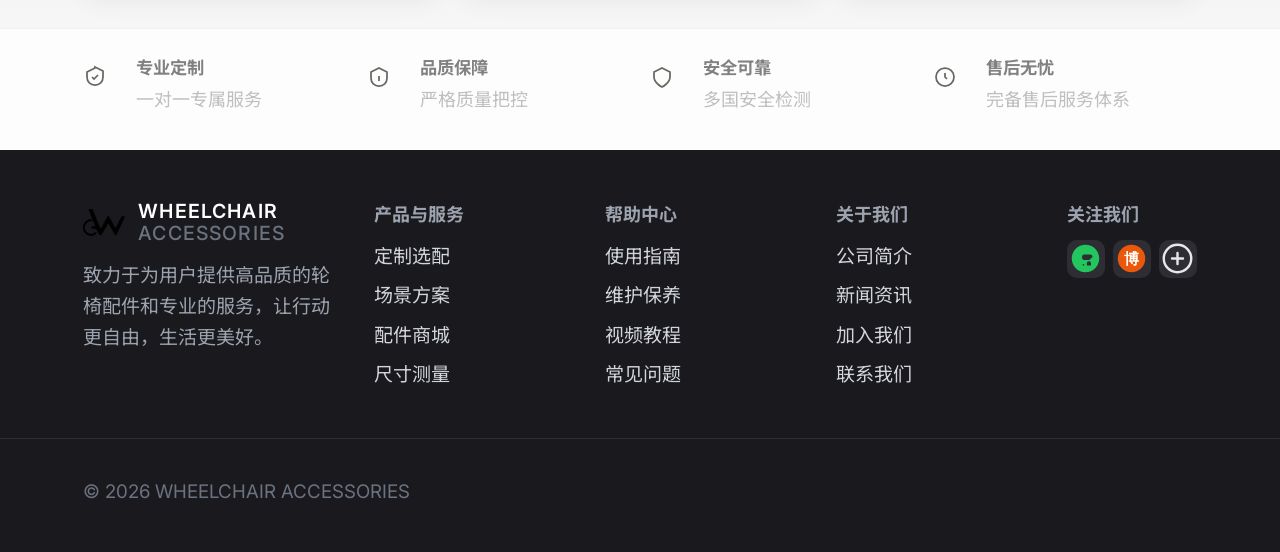
==== commit d4580d0f: "Update scene and mall visuals with user-provided assets. Replace homepage solutions and scene simula" ====
--- a/index.html
+++ b/index.html
@@ -71,8 +71,8 @@
             </header>
             <ul class="home-hero__features" aria-label="核心能力">
               <li>
-                <span class="home-hero__feat-icon">
-                  <img alt="" width="32" height="32" data-home-a="featIcon1" decoding="async" />
+                <span class="home-hero__feat-icon" aria-hidden="true">
+                  <svg class="home-ui-icon" viewBox="0 0 24 24" fill="none" stroke="currentColor" stroke-width="1.75"><path d="M12 2l8 4v6c0 5-4 9-8 10-4-1-8-5-8-10V6l8-4z"/><path d="M9 12l2 2 4-4"/></svg>
                 </span>
                 <span class="home-hero__feat-text">
                   <strong>个性定制</strong>
@@ -80,8 +80,8 @@
                 </span>
               </li>
               <li>
-                <span class="home-hero__feat-icon">
-                  <img alt="" width="32" height="32" data-home-a="featIcon2" decoding="async" />
+                <span class="home-hero__feat-icon" aria-hidden="true">
+                  <svg class="home-ui-icon" viewBox="0 0 24 24" fill="none" stroke="currentColor" stroke-width="1.75"><rect x="3" y="5" width="18" height="14" rx="2"/><path d="M8 10h8M8 14h5"/><circle cx="17" cy="8" r="1.5" fill="currentColor" stroke="none"/></svg>
                 </span>
                 <span class="home-hero__feat-text">
                   <strong>场景模拟</strong>
@@ -89,8 +89,8 @@
                 </span>
               </li>
               <li>
-                <span class="home-hero__feat-icon">
-                  <img alt="" width="32" height="32" data-home-a="featIcon3" decoding="async" />
+                <span class="home-hero__feat-icon" aria-hidden="true">
+                  <svg class="home-ui-icon" viewBox="0 0 24 24" fill="none" stroke="currentColor" stroke-width="1.75"><path d="M4 20V4M4 20h16"/><path d="M8 16V8M12 16v-4M16 16v-6"/></svg>
                 </span>
                 <span class="home-hero__feat-text">
                   <strong>精准测量</strong>
@@ -102,12 +102,12 @@
               <div class="home-hero__actions">
                 <a class="btn-home-primary" href="./customize.html#3d">
                   开始定制方案
-                  <img alt="" width="11" height="9" data-home-a="ctaArrow" decoding="async" />
+                  <span data-home-arrow aria-hidden="true"></span>
                 </a>
                 <a class="btn-home-ghost" href="./customize.html">了解更多</a>
               </div>
               <p class="home-hero__social">
-                <img alt="" height="20" data-home-a="socialAvatars" decoding="async" />
+                <span class="home-hero__avatars" aria-hidden="true"></span>
                 <span>已有 <em>3,264</em> 位用户定制专用方案</span>
               </p>
             </div>
@@ -116,24 +116,24 @@
             <h3>快速定制三步走</h3>
             <ol>
               <li>
-                <span class="step-num" aria-hidden="true"><img alt="" data-home-a="stepNum" decoding="async" /><span>01</span></span>
+                <span class="step-num" aria-hidden="true"><span>01</span></span>
                 <span class="step-title">选择场景</span>
                 <span class="step-desc">根据你的需求选择合适的出行场景</span>
               </li>
               <li>
-                <span class="step-num" aria-hidden="true"><img alt="" data-home-a="stepNum" decoding="async" /><span>02</span></span>
+                <span class="step-num" aria-hidden="true"><span>02</span></span>
                 <span class="step-title">配备配件</span>
                 <span class="step-desc">挑选最匹配的轮椅配件组合</span>
               </li>
               <li>
-                <span class="step-num" aria-hidden="true"><img alt="" data-home-a="stepNum" decoding="async" /><span>03</span></span>
+                <span class="step-num" aria-hidden="true"><span>03</span></span>
                 <span class="step-title">尺寸适配</span>
                 <span class="step-desc">精准测量，确保轮椅与配件完美贴合</span>
               </li>
             </ol>
             <a class="btn-step-start" href="./customize.html#3d">
               立即开始
-              <img alt="" width="11" height="9" data-home-a="ctaArrow" decoding="async" />
+              <span data-home-arrow aria-hidden="true"></span>
             </a>
           </aside>
         </div>
@@ -154,7 +154,7 @@
             </div>
             <a href="./customize.html#3d">
               查看全部方案
-              <img alt="" width="10" height="8" data-home-a="ctaArrow" decoding="async" />
+              <span data-home-arrow aria-hidden="true"></span>
             </a>
           </header>
           <div class="home-sol-grid" id="homeSolGrid"></div>
@@ -170,28 +170,36 @@
       <section class="band home-trust" aria-label="服务承诺">
         <div class="band-inner home-trust-grid">
           <div class="home-trust-item">
-            <img alt="" width="38" height="38" data-home-a="trust1" decoding="async" />
+            <span class="home-trust-ico" aria-hidden="true">
+              <svg class="home-ui-icon" viewBox="0 0 24 24" fill="none" stroke="currentColor" stroke-width="1.75"><path d="M12 2l8 4v6c0 5-3.5 8-8 8s-8-3-8-8V7l8-4z"/><path d="M9 12l2 2 4-4"/></svg>
+            </span>
             <div>
               <strong>专业定制</strong>
               <span>一对一专属服务</span>
             </div>
           </div>
           <div class="home-trust-item">
-            <img alt="" width="38" height="38" data-home-a="trust2" decoding="async" />
+            <span class="home-trust-ico" aria-hidden="true">
+              <svg class="home-ui-icon" viewBox="0 0 24 24" fill="none" stroke="currentColor" stroke-width="1.75"><path d="M12 3l8 4v6c0 5-3.5 8-8 8s-8-3-8-8V7l8-4z"/><path d="M12 11v5"/></svg>
+            </span>
             <div>
               <strong>品质保障</strong>
               <span>严格质量把控</span>
             </div>
           </div>
           <div class="home-trust-item">
-            <img alt="" width="38" height="38" data-home-a="trust3" decoding="async" />
+            <span class="home-trust-ico" aria-hidden="true">
+              <svg class="home-ui-icon" viewBox="0 0 24 24" fill="none" stroke="currentColor" stroke-width="1.75"><path d="M12 22s8-4 8-10V7l-8-4-8 4v5c0 6 8 10 8 10z"/></svg>
+            </span>
             <div>
               <strong>安全可靠</strong>
               <span>多国安全检测</span>
             </div>
           </div>
           <div class="home-trust-item">
-            <img alt="" width="38" height="38" data-home-a="trust4" decoding="async" />
+            <span class="home-trust-ico" aria-hidden="true">
+              <svg class="home-ui-icon" viewBox="0 0 24 24" fill="none" stroke="currentColor" stroke-width="1.75"><circle cx="12" cy="12" r="9"/><path d="M12 8v4l2 2"/></svg>
+            </span>
             <div>
               <strong>售后无忧</strong>
               <span>完备售后服务体系</span>
--- a/home.css
+++ b/home.css
@@ -177,10 +177,38 @@
   line-height: 0;
 }
 
-.home-hero__feat-icon img {
-  width: 36px;
-  height: 38px;
-  object-fit: contain;
+.home-ui-icon {
+  display: block;
+  width: 1.25rem;
+  height: 1.25rem;
+  color: #696761;
+}
+
+.home-hero__feat-icon .home-ui-icon {
+  width: 28px;
+  height: 28px;
+}
+
+.home-hero__avatars {
+  display: inline-flex;
+  align-items: center;
+  flex-shrink: 0;
+}
+
+.home-hero__avatars::before,
+.home-hero__avatars::after {
+  content: "";
+  width: 20px;
+  height: 20px;
+  border-radius: 50%;
+  background: linear-gradient(135deg, #d6d3d1, #a8a29e);
+  border: 2px solid #faf9f7;
+  box-sizing: border-box;
+}
+
+.home-hero__avatars::after {
+  margin-left: -7px;
+  background: linear-gradient(135deg, #c4c0bc, #9a9590);
 }
 
 .home-hero__feat-text {
@@ -235,11 +263,13 @@
   background: #2a2a29;
 }
 
-.btn-home-primary img {
-  width: 11px;
-  height: 9px;
-  object-fit: contain;
-  opacity: 0.9;
+.btn-home-primary .home-ui-icon--arrow,
+.btn-step-start .home-ui-icon--arrow,
+.home-section-head a .home-ui-icon--arrow {
+  width: 14px;
+  height: 14px;
+  color: currentColor;
+  opacity: 0.95;
 }
 
 .btn-home-ghost {
@@ -355,14 +385,14 @@
   top: 1px;
 }
 
-.home-steps .step-num img {
+.home-steps .step-num::before {
+  content: "";
   position: absolute;
   inset: 0;
-  width: 100%;
-  height: 100%;
-  object-fit: contain;
+  border-radius: 50%;
+  border: 1px solid #e3ddd6;
+  background: #f3efe9;
   z-index: 0;
-  pointer-events: none;
 }
 
 .home-steps .step-num > span {
@@ -404,10 +434,6 @@
   font-size: 0.864rem;
 }
 
-.home-steps .btn-step-start img {
-  width: 11px;
-  height: 9px;
-}
 
 /* 场景分类 */
 .home-scenes {
@@ -460,11 +486,15 @@
   margin-left: 0.15rem;
 }
 
-.home-scene-pill__ico img {
-  width: 24px;
-  height: 24px;
-  object-fit: contain;
+.home-scene-pill__ico svg {
+  width: 20px;
+  height: 20px;
   display: block;
+  color: #8d8881;
+}
+
+.home-scene-pill.is-active .home-scene-pill__ico svg {
+  color: #5f5e5d;
 }
 
 .home-scene-pill__text {
@@ -545,10 +575,6 @@
   gap: 0.25rem;
 }
 
-.home-section-head a img {
-  width: 10px;
-  height: 8px;
-}
 
 .home-sol-grid {
   display: grid;
@@ -670,10 +696,10 @@
   cursor: pointer;
 }
 
-.home-sol-card__arrow img {
+.home-sol-card__arrow .home-ui-icon--arrow {
   width: 100%;
   height: 100%;
-  object-fit: contain;
+  color: #6d6d6e;
 }
 
 /* 功能三卡 */
@@ -694,9 +720,7 @@
   border: 1px solid #e3e0dc;
   border-radius: 12px;
   overflow: hidden;
-  display: grid;
-  grid-template-columns: 1fr auto;
-  align-items: stretch;
+  display: block;
   min-height: 148px;
   box-shadow:
     0 1px 2px rgba(17, 24, 39, 0.04),
@@ -716,7 +740,7 @@
 }
 
 .home-feat-card__copy {
-  padding: 1.15rem 0.75rem 1.15rem 1.2rem;
+  padding: 1.15rem 1.2rem;
   display: flex;
   flex-direction: column;
   justify-content: center;
@@ -757,25 +781,6 @@
   background: #fafaf9;
 }
 
-.home-feat-card__img {
-  width: min(42%, 132px);
-  display: flex;
-  align-items: center;
-  justify-content: center;
-  padding: 0.85rem 0.75rem;
-  background: linear-gradient(145deg, #f8f6f3 0%, #efebe6 100%);
-  border-left: 1px solid #ebe6e0;
-}
-
-.home-feat-card__img img {
-  width: 100%;
-  max-width: 108px;
-  height: auto;
-  max-height: 88px;
-  object-fit: contain;
-  filter: drop-shadow(0 6px 14px rgba(15, 23, 42, 0.1));
-}
-
 /* 信任条 */
 .home-trust {
   width: 100%;
@@ -796,10 +801,19 @@
   gap: 0.75rem;
 }
 
-.home-trust-item img {
+.home-trust-ico {
+  display: flex;
+  align-items: center;
+  justify-content: center;
   width: 38px;
   height: 38px;
-  object-fit: contain;
+  flex-shrink: 0;
+}
+
+.home-trust-ico .home-ui-icon {
+  width: 24px;
+  height: 24px;
+  color: #686760;
 }
 
 .home-trust-item strong {
